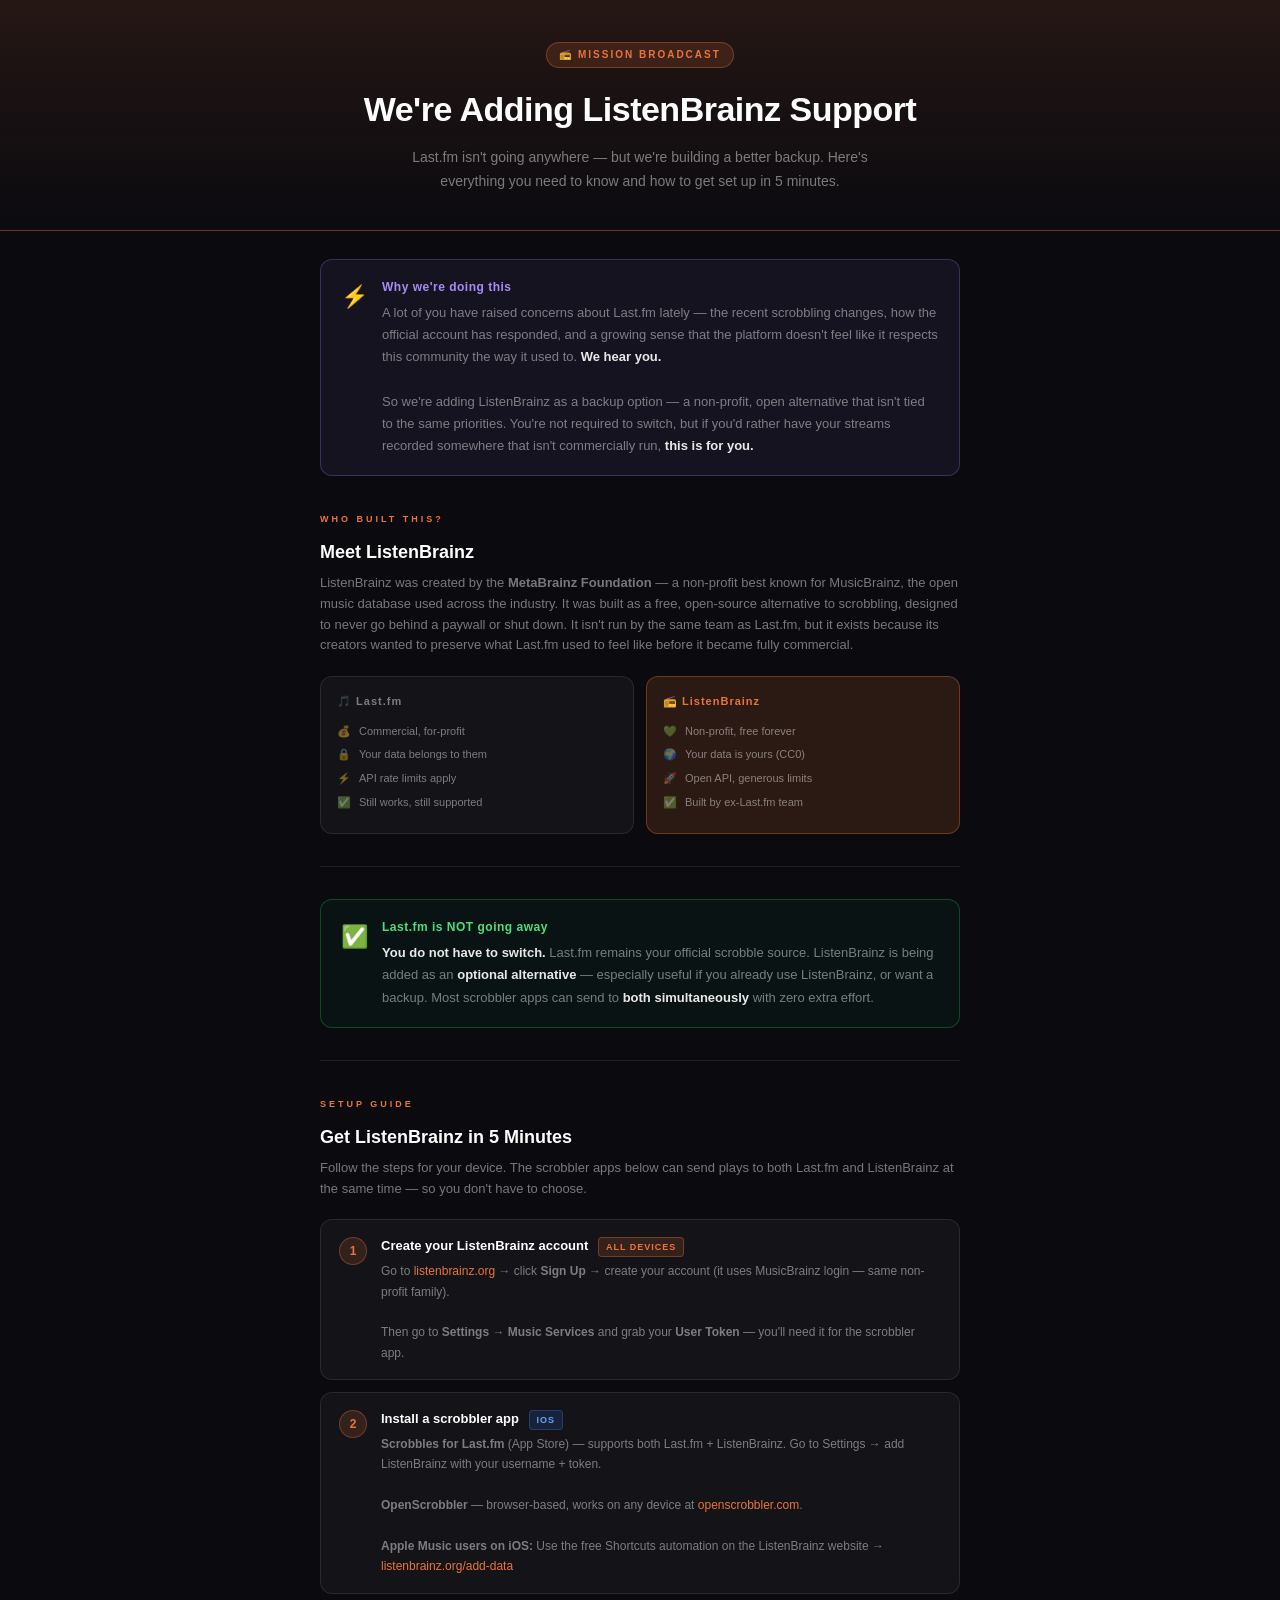
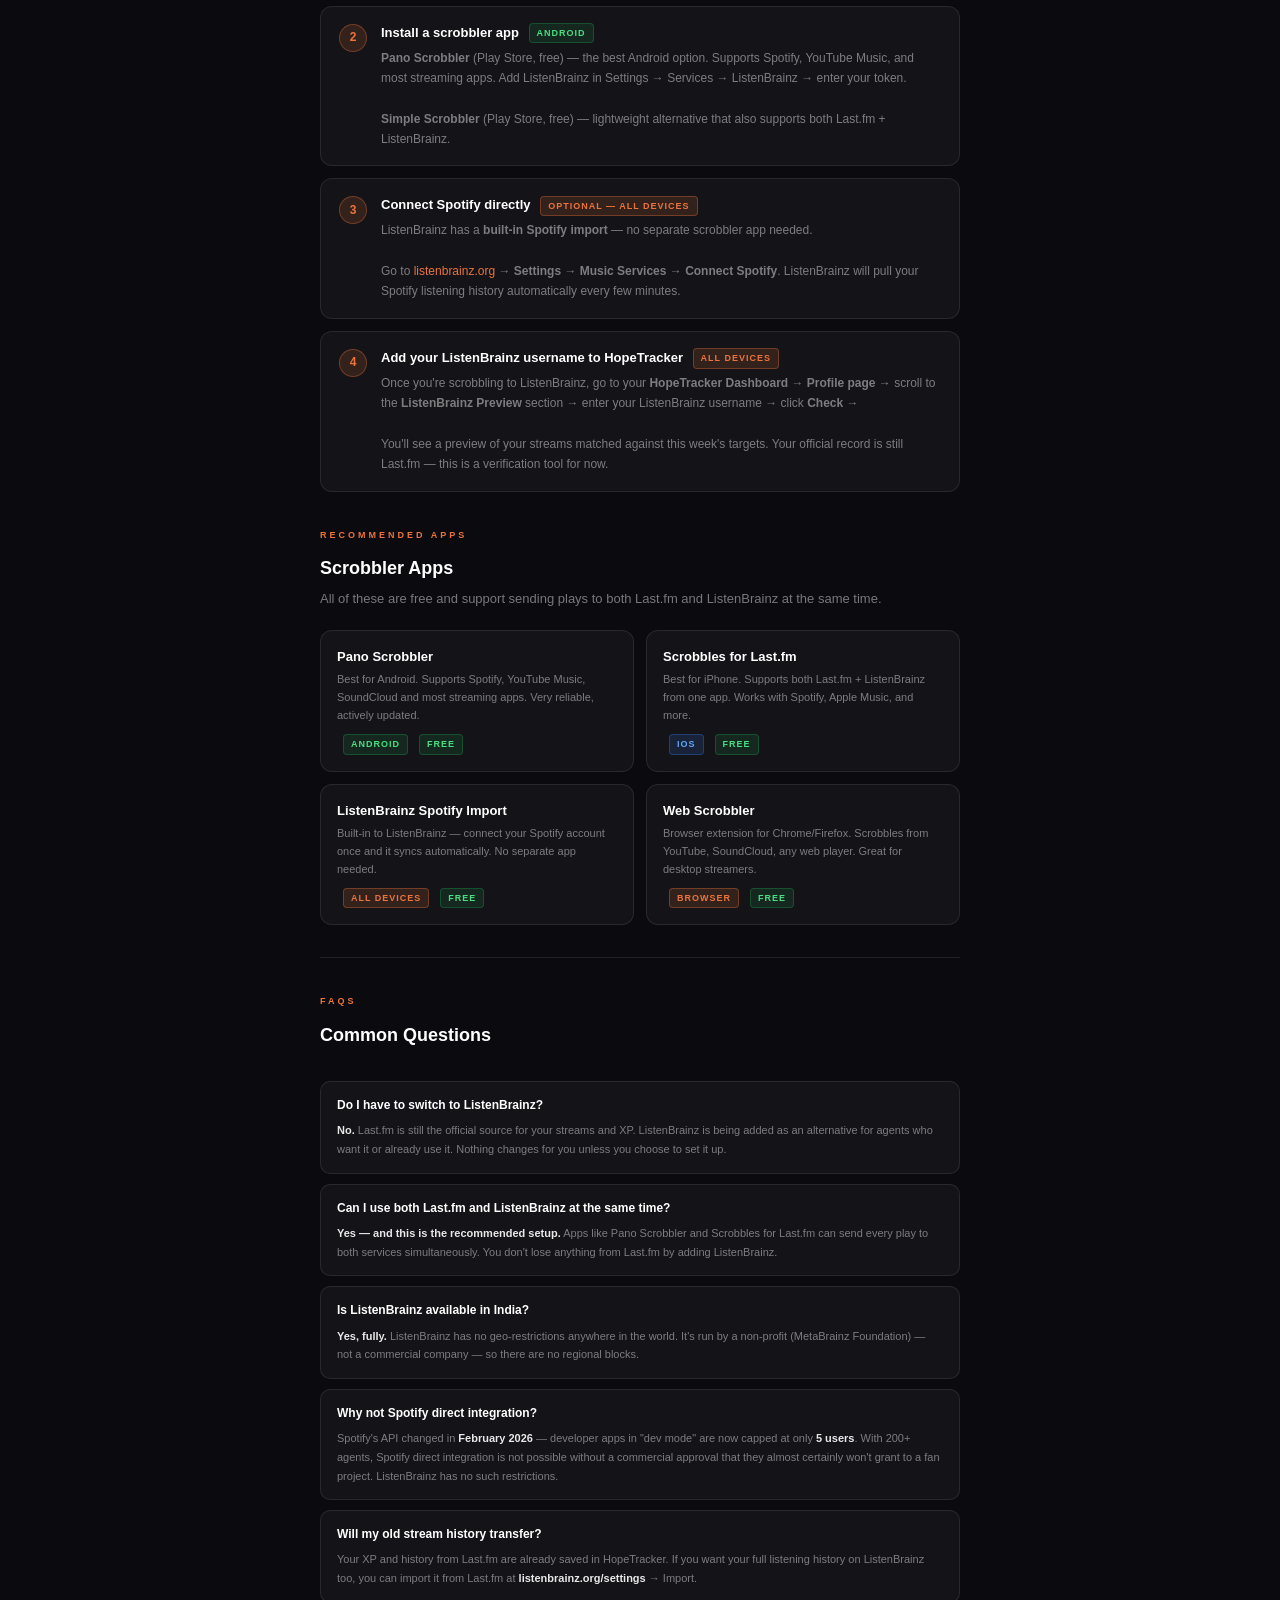
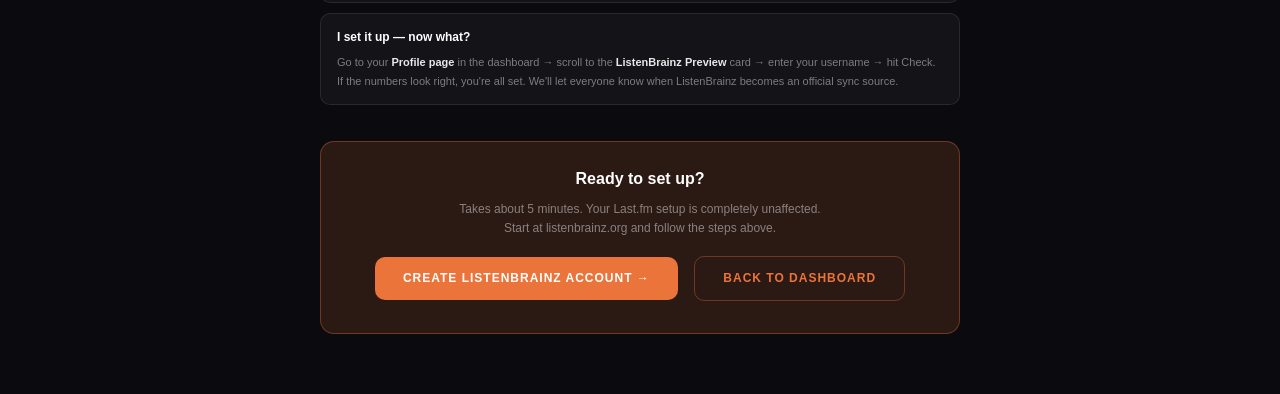
==== listenbrainz-guide.html @ a9155c46 "Add files via upload" ====
<!DOCTYPE html>
<html lang="en">
<head>
  <meta charset="UTF-8">
  <meta name="viewport" content="width=device-width, initial-scale=1.0">
  <title>ListenBrainz Setup Guide — Arirang Mission</title>
  <style>
    :root {
      --bg: #0a0a0f;
      --bg-card: rgba(255,255,255,0.04);
      --border: rgba(255,255,255,0.09);
      --text: #e8e8e8;
      --muted: rgba(255,255,255,0.45);
      --ghost: rgba(255,255,255,0.25);
      --lb: #eb743b;
      --lb-dim: rgba(235,116,59,0.15);
      --lb-border: rgba(235,116,59,0.35);
      --green: #22c55e;
      --red: #ef4444;
      --purple: #a78bfa;
    }
    * { margin: 0; padding: 0; box-sizing: border-box; }
    body {
      background: var(--bg);
      color: var(--text);
      font-family: -apple-system, BlinkMacSystemFont, 'Segoe UI', sans-serif;
      min-height: 100vh;
      padding: 0 0 60px;
      line-height: 1.6;
    }

    /* ── HEADER ── */
    .hero {
      background: linear-gradient(180deg, rgba(235,116,59,0.12) 0%, transparent 100%);
      border-bottom: 1px solid var(--lb-border);
      padding: 40px 20px 36px;
      text-align: center;
    }
    .hero-badge {
      display: inline-block;
      background: var(--lb-dim);
      border: 1px solid var(--lb-border);
      color: var(--lb);
      font-size: 10px;
      font-weight: 800;
      letter-spacing: 2px;
      padding: 4px 12px;
      border-radius: 20px;
      margin-bottom: 14px;
      text-transform: uppercase;
    }
    .hero h1 {
      font-size: clamp(22px, 5vw, 34px);
      font-weight: 900;
      color: #fff;
      margin-bottom: 10px;
      letter-spacing: -0.5px;
    }
    .hero p {
      font-size: 14px;
      color: var(--muted);
      max-width: 520px;
      margin: 0 auto;
      line-height: 1.7;
    }

    /* ── LAYOUT ── */
    .container { max-width: 680px; margin: 0 auto; padding: 0 20px; }

    /* ── NOTICE BOX ── */
    .notice {
      background: rgba(167,139,250,0.07);
      border: 1px solid rgba(167,139,250,0.25);
      border-radius: 12px;
      padding: 18px 20px;
      margin: 28px 0;
      display: flex;
      gap: 14px;
      align-items: flex-start;
    }
    .notice-icon { font-size: 22px; flex-shrink: 0; margin-top: 1px; }
    .notice-title { font-size: 12px; font-weight: 800; color: var(--purple); letter-spacing: 0.5px; margin-bottom: 5px; }
    .notice-body { font-size: 13px; color: var(--muted); line-height: 1.7; }
    .notice-body strong { color: var(--text); }

    /* ── SECTION HEADERS ── */
    .section-label {
      font-size: 9px;
      font-weight: 900;
      letter-spacing: 3px;
      color: var(--lb);
      text-transform: uppercase;
      margin: 36px 0 12px;
    }
    h2 {
      font-size: 18px;
      font-weight: 800;
      color: #fff;
      margin-bottom: 6px;
    }
    .section-sub {
      font-size: 13px;
      color: var(--muted);
      margin-bottom: 20px;
    }

    /* ── STEP CARDS ── */
    .steps { display: flex; flex-direction: column; gap: 12px; }
    .step {
      background: var(--bg-card);
      border: 1px solid var(--border);
      border-radius: 12px;
      padding: 16px 18px;
      display: flex;
      gap: 14px;
      align-items: flex-start;
    }
    .step-num {
      width: 28px; height: 28px; border-radius: 50%;
      background: var(--lb-dim); border: 1px solid var(--lb-border);
      color: var(--lb); font-size: 12px; font-weight: 900;
      display: flex; align-items: center; justify-content: center;
      flex-shrink: 0; margin-top: 1px;
    }
    .step-title { font-size: 13px; font-weight: 700; color: #fff; margin-bottom: 4px; }
    .step-body { font-size: 12px; color: var(--muted); line-height: 1.7; }
    .step-body a { color: var(--lb); text-decoration: none; }
    .step-body a:hover { text-decoration: underline; }
    .step-body code {
      background: rgba(255,255,255,0.07);
      border: 1px solid rgba(255,255,255,0.1);
      border-radius: 4px;
      padding: 1px 6px;
      font-size: 11px;
      color: #fff;
      font-family: monospace;
    }
    .step-tag {
      display: inline-block;
      font-size: 9px; font-weight: 800; letter-spacing: 1px;
      padding: 2px 7px; border-radius: 4px; margin-left: 6px;
      vertical-align: middle; text-transform: uppercase;
    }
    .tag-ios { background: rgba(59,130,246,0.15); color: #60a5fa; border: 1px solid rgba(59,130,246,0.3); }
    .tag-android { background: rgba(34,197,94,0.12); color: #4ade80; border: 1px solid rgba(34,197,94,0.25); }
    .tag-all { background: rgba(235,116,59,0.15); color: var(--lb); border: 1px solid var(--lb-border); }
    .tag-free { background: rgba(34,197,94,0.12); color: #4ade80; border: 1px solid rgba(34,197,94,0.25); }

    /* ── APP CARDS ── */
    .app-grid { display: grid; grid-template-columns: repeat(auto-fill, minmax(280px, 1fr)); gap: 12px; }
    .app-card {
      background: var(--bg-card);
      border: 1px solid var(--border);
      border-radius: 12px;
      padding: 16px;
    }
    .app-name { font-size: 13px; font-weight: 800; color: #fff; margin-bottom: 4px; }
    .app-desc { font-size: 11px; color: var(--muted); line-height: 1.6; margin-bottom: 10px; }
    .app-tags { display: flex; flex-wrap: wrap; gap: 5px; }

    /* ── WHY SECTION ── */
    .compare-grid { display: grid; grid-template-columns: 1fr 1fr; gap: 12px; }
    .compare-card {
      background: var(--bg-card);
      border: 1px solid var(--border);
      border-radius: 12px;
      padding: 16px;
    }
    .compare-card.lb { border-color: var(--lb-border); background: var(--lb-dim); }
    .compare-title { font-size: 11px; font-weight: 900; letter-spacing: 1px; margin-bottom: 12px; }
    .compare-row { display: flex; gap: 8px; font-size: 11px; color: var(--muted); margin-bottom: 6px; align-items: flex-start; }
    .compare-row .icon { flex-shrink: 0; }

    /* ── FAQ ── */
    .faq { display: flex; flex-direction: column; gap: 10px; }
    .faq-item {
      background: var(--bg-card);
      border: 1px solid var(--border);
      border-radius: 10px;
      padding: 14px 16px;
    }
    .faq-q { font-size: 12px; font-weight: 700; color: #fff; margin-bottom: 6px; }
    .faq-a { font-size: 11px; color: var(--muted); line-height: 1.7; }
    .faq-a strong { color: var(--text); }

    /* ── CTA ── */
    .cta-box {
      background: var(--lb-dim);
      border: 1px solid var(--lb-border);
      border-radius: 14px;
      padding: 24px 20px;
      text-align: center;
      margin-top: 36px;
    }
    .cta-title { font-size: 16px; font-weight: 900; color: #fff; margin-bottom: 8px; }
    .cta-sub { font-size: 12px; color: var(--muted); margin-bottom: 18px; line-height: 1.6; }
    .cta-btn {
      display: inline-block;
      background: var(--lb);
      color: #fff;
      font-size: 12px;
      font-weight: 900;
      letter-spacing: 1px;
      text-decoration: none;
      padding: 12px 28px;
      border-radius: 10px;
      text-transform: uppercase;
      margin: 0 6px 8px;
    }
    .cta-btn.secondary {
      background: transparent;
      border: 1px solid var(--lb-border);
      color: var(--lb);
    }

    /* ── DIVIDER ── */
    .divider { height: 1px; background: var(--border); margin: 32px 0; }

    @media (max-width: 480px) {
      .compare-grid { grid-template-columns: 1fr; }
    }
  </style>
</head>
<body>

  <!-- HERO -->
  <div class="hero">
    <div class="hero-badge">📻 Mission Broadcast</div>
    <h1>We're Adding ListenBrainz Support</h1>
    <p>Last.fm isn't going anywhere — but we're building a better backup. Here's everything you need to know and how to get set up in 5 minutes.</p>
  </div>

  <div class="container">

    <!-- WHY NOTICE -->
    <div class="notice">
      <div class="notice-icon">⚡</div>
      <div>
        <div class="notice-title">Why we're doing this</div>
        <div class="notice-body">
          A lot of you have raised concerns about Last.fm lately — the recent scrobbling changes, how the official account has responded, and a growing sense that the platform doesn't feel like it respects this community the way it used to. <strong>We hear you.</strong><br><br>
          So we're adding ListenBrainz as a backup option — a non-profit, open alternative that isn't tied to the same priorities. You're not required to switch, but if you'd rather have your streams recorded somewhere that isn't commercially run, <strong>this is for you.</strong>
        </div>
      </div>
    </div>

    <!-- WHAT IS LB -->
    <div class="section-label">Who built this?</div>
    <h2>Meet ListenBrainz</h2>
    <p class="section-sub">ListenBrainz was created by the <strong>MetaBrainz Foundation</strong> — a non-profit best known for MusicBrainz, the open music database used across the industry. It was built as a free, open-source alternative to scrobbling, designed to never go behind a paywall or shut down. It isn't run by the same team as Last.fm, but it exists because its creators wanted to preserve what Last.fm used to feel like before it became fully commercial.</p>

    <div class="compare-grid">
      <div class="compare-card">
        <div class="compare-title" style="color:var(--muted);">🎵 Last.fm</div>
        <div class="compare-row"><span class="icon">💰</span> Commercial, for-profit</div>
        <div class="compare-row"><span class="icon">🔒</span> Your data belongs to them</div>
        <div class="compare-row"><span class="icon">⚡</span> API rate limits apply</div>
        <div class="compare-row"><span class="icon">✅</span> Still works, still supported</div>
      </div>
      <div class="compare-card lb">
        <div class="compare-title" style="color:var(--lb);">📻 ListenBrainz</div>
        <div class="compare-row"><span class="icon">💚</span> Non-profit, free forever</div>
        <div class="compare-row"><span class="icon">🌍</span> Your data is yours (CC0)</div>
        <div class="compare-row"><span class="icon">🚀</span> Open API, generous limits</div>
        <div class="compare-row"><span class="icon">✅</span> Built by ex-Last.fm team</div>
      </div>
    </div>

    <div class="divider"></div>

    <!-- IMPORTANT NOTE -->
    <div class="notice" style="border-color:rgba(34,197,94,0.3); background:rgba(34,197,94,0.05);">
      <div class="notice-icon">✅</div>
      <div>
        <div class="notice-title" style="color:#4ade80;">Last.fm is NOT going away</div>
        <div class="notice-body">
          <strong>You do not have to switch.</strong> Last.fm remains your official scrobble source. ListenBrainz is being added as an <strong>optional alternative</strong> — especially useful if you already use ListenBrainz, or want a backup. Most scrobbler apps can send to <strong>both simultaneously</strong> with zero extra effort.
        </div>
      </div>
    </div>

    <div class="divider"></div>

    <!-- SETUP GUIDE -->
    <div class="section-label">Setup Guide</div>
    <h2>Get ListenBrainz in 5 Minutes</h2>
    <p class="section-sub">Follow the steps for your device. The scrobbler apps below can send plays to both Last.fm and ListenBrainz at the same time — so you don't have to choose.</p>

    <!-- STEP 1 -->
    <div class="steps" style="margin-bottom:28px;">
      <div class="step">
        <div class="step-num">1</div>
        <div>
          <div class="step-title">Create your ListenBrainz account <span class="step-tag tag-all">All devices</span></div>
          <div class="step-body">
            Go to <a href="https://listenbrainz.org" target="_blank" rel="noopener">listenbrainz.org</a> → click <strong>Sign Up</strong> → create your account (it uses MusicBrainz login — same non-profit family).<br><br>
            Then go to <strong>Settings → Music Services</strong> and grab your <strong>User Token</strong> — you'll need it for the scrobbler app.
          </div>
        </div>
      </div>

      <div class="step">
        <div class="step-num">2</div>
        <div>
          <div class="step-title">Install a scrobbler app <span class="step-tag tag-ios">iOS</span></div>
          <div class="step-body">
            <strong>Scrobbles for Last.fm</strong> (App Store) — supports both Last.fm + ListenBrainz. Go to Settings → add ListenBrainz with your username + token.<br><br>
            <strong>OpenScrobbler</strong> — browser-based, works on any device at <a href="https://openscrobbler.com" target="_blank" rel="noopener">openscrobbler.com</a>.<br><br>
            <strong>Apple Music users on iOS:</strong> Use the free Shortcuts automation on the ListenBrainz website → <a href="https://listenbrainz.org/add-data/" target="_blank" rel="noopener">listenbrainz.org/add-data</a>
          </div>
        </div>
      </div>

      <div class="step">
        <div class="step-num">2</div>
        <div>
          <div class="step-title">Install a scrobbler app <span class="step-tag tag-android">Android</span></div>
          <div class="step-body">
            <strong>Pano Scrobbler</strong> (Play Store, free) — the best Android option. Supports Spotify, YouTube Music, and most streaming apps. Add ListenBrainz in Settings → Services → ListenBrainz → enter your token.<br><br>
            <strong>Simple Scrobbler</strong> (Play Store, free) — lightweight alternative that also supports both Last.fm + ListenBrainz.
          </div>
        </div>
      </div>

      <div class="step">
        <div class="step-num">3</div>
        <div>
          <div class="step-title">Connect Spotify directly <span class="step-tag tag-all">Optional — All devices</span></div>
          <div class="step-body">
            ListenBrainz has a <strong>built-in Spotify import</strong> — no separate scrobbler app needed.<br><br>
            Go to <a href="https://listenbrainz.org" target="_blank" rel="noopener">listenbrainz.org</a> → <strong>Settings → Music Services → Connect Spotify</strong>. ListenBrainz will pull your Spotify listening history automatically every few minutes.
          </div>
        </div>
      </div>

      <div class="step">
        <div class="step-num">4</div>
        <div>
          <div class="step-title">Add your ListenBrainz username to HopeTracker <span class="step-tag tag-all">All devices</span></div>
          <div class="step-body">
            Once you're scrobbling to ListenBrainz, go to your <strong>HopeTracker Dashboard → Profile page</strong> → scroll to the <strong>ListenBrainz Preview</strong> section → enter your ListenBrainz username → click <strong>Check →</strong><br><br>
            You'll see a preview of your streams matched against this week's targets. Your official record is still Last.fm — this is a verification tool for now.
          </div>
        </div>
      </div>
    </div>

    <!-- APP RECOMMENDATIONS -->
    <div class="section-label">Recommended Apps</div>
    <h2>Scrobbler Apps</h2>
    <p class="section-sub">All of these are free and support sending plays to both Last.fm and ListenBrainz at the same time.</p>

    <div class="app-grid">
      <div class="app-card">
        <div class="app-name">Pano Scrobbler</div>
        <div class="app-desc">Best for Android. Supports Spotify, YouTube Music, SoundCloud and most streaming apps. Very reliable, actively updated.</div>
        <div class="app-tags">
          <span class="step-tag tag-android">Android</span>
          <span class="step-tag tag-free">Free</span>
        </div>
      </div>
      <div class="app-card">
        <div class="app-name">Scrobbles for Last.fm</div>
        <div class="app-desc">Best for iPhone. Supports both Last.fm + ListenBrainz from one app. Works with Spotify, Apple Music, and more.</div>
        <div class="app-tags">
          <span class="step-tag tag-ios">iOS</span>
          <span class="step-tag tag-free">Free</span>
        </div>
      </div>
      <div class="app-card">
        <div class="app-name">ListenBrainz Spotify Import</div>
        <div class="app-desc">Built-in to ListenBrainz — connect your Spotify account once and it syncs automatically. No separate app needed.</div>
        <div class="app-tags">
          <span class="step-tag tag-all">All devices</span>
          <span class="step-tag tag-free">Free</span>
        </div>
      </div>
      <div class="app-card">
        <div class="app-name">Web Scrobbler</div>
        <div class="app-desc">Browser extension for Chrome/Firefox. Scrobbles from YouTube, SoundCloud, any web player. Great for desktop streamers.</div>
        <div class="app-tags">
          <span class="step-tag tag-all">Browser</span>
          <span class="step-tag tag-free">Free</span>
        </div>
      </div>
    </div>

    <div class="divider"></div>

    <!-- FAQ -->
    <div class="section-label">FAQs</div>
    <h2>Common Questions</h2>
    <br>
    <div class="faq">
      <div class="faq-item">
        <div class="faq-q">Do I have to switch to ListenBrainz?</div>
        <div class="faq-a"><strong>No.</strong> Last.fm is still the official source for your streams and XP. ListenBrainz is being added as an alternative for agents who want it or already use it. Nothing changes for you unless you choose to set it up.</div>
      </div>
      <div class="faq-item">
        <div class="faq-q">Can I use both Last.fm and ListenBrainz at the same time?</div>
        <div class="faq-a"><strong>Yes — and this is the recommended setup.</strong> Apps like Pano Scrobbler and Scrobbles for Last.fm can send every play to both services simultaneously. You don't lose anything from Last.fm by adding ListenBrainz.</div>
      </div>
      <div class="faq-item">
        <div class="faq-q">Is ListenBrainz available in India?</div>
        <div class="faq-a"><strong>Yes, fully.</strong> ListenBrainz has no geo-restrictions anywhere in the world. It's run by a non-profit (MetaBrainz Foundation) — not a commercial company — so there are no regional blocks.</div>
      </div>
      <div class="faq-item">
        <div class="faq-q">Why not Spotify direct integration?</div>
        <div class="faq-a">Spotify's API changed in <strong>February 2026</strong> — developer apps in "dev mode" are now capped at only <strong>5 users</strong>. With 200+ agents, Spotify direct integration is not possible without a commercial approval that they almost certainly won't grant to a fan project. ListenBrainz has no such restrictions.</div>
      </div>
      <div class="faq-item">
        <div class="faq-q">Will my old stream history transfer?</div>
        <div class="faq-a">Your XP and history from Last.fm are already saved in HopeTracker. If you want your full listening history on ListenBrainz too, you can import it from Last.fm at <strong>listenbrainz.org/settings</strong> → Import.</div>
      </div>
      <div class="faq-item">
        <div class="faq-q">I set it up — now what?</div>
        <div class="faq-a">Go to your <strong>Profile page</strong> in the dashboard → scroll to the <strong>ListenBrainz Preview</strong> card → enter your username → hit Check. If the numbers look right, you're all set. We'll let everyone know when ListenBrainz becomes an official sync source.</div>
      </div>
    </div>

    <!-- CTA -->
    <div class="cta-box">
      <div class="cta-title">Ready to set up?</div>
      <div class="cta-sub">Takes about 5 minutes. Your Last.fm setup is completely unaffected.<br>Start at listenbrainz.org and follow the steps above.</div>
      <a href="https://listenbrainz.org" target="_blank" rel="noopener" class="cta-btn">Create ListenBrainz Account →</a>
      <a href="dashboard.html" class="cta-btn secondary">Back to Dashboard</a>
    </div>

  </div>

</body>
</html>
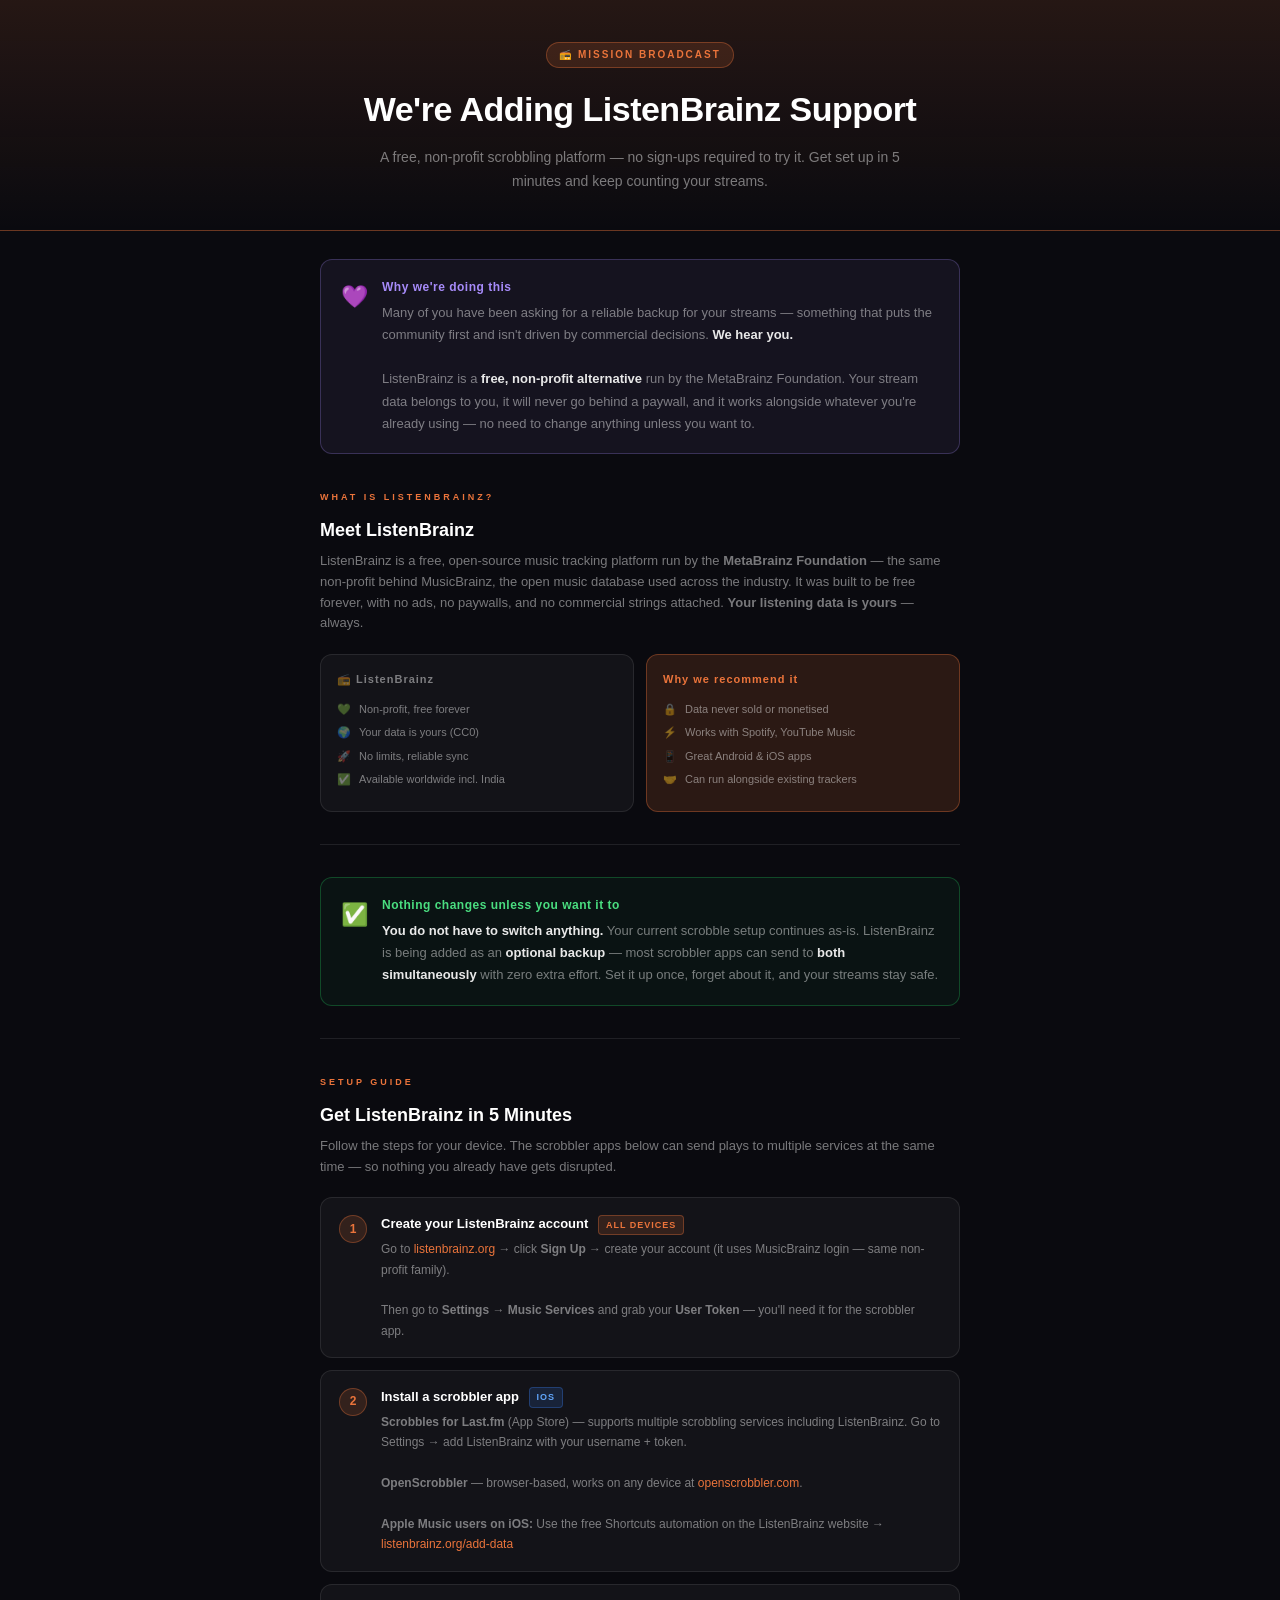
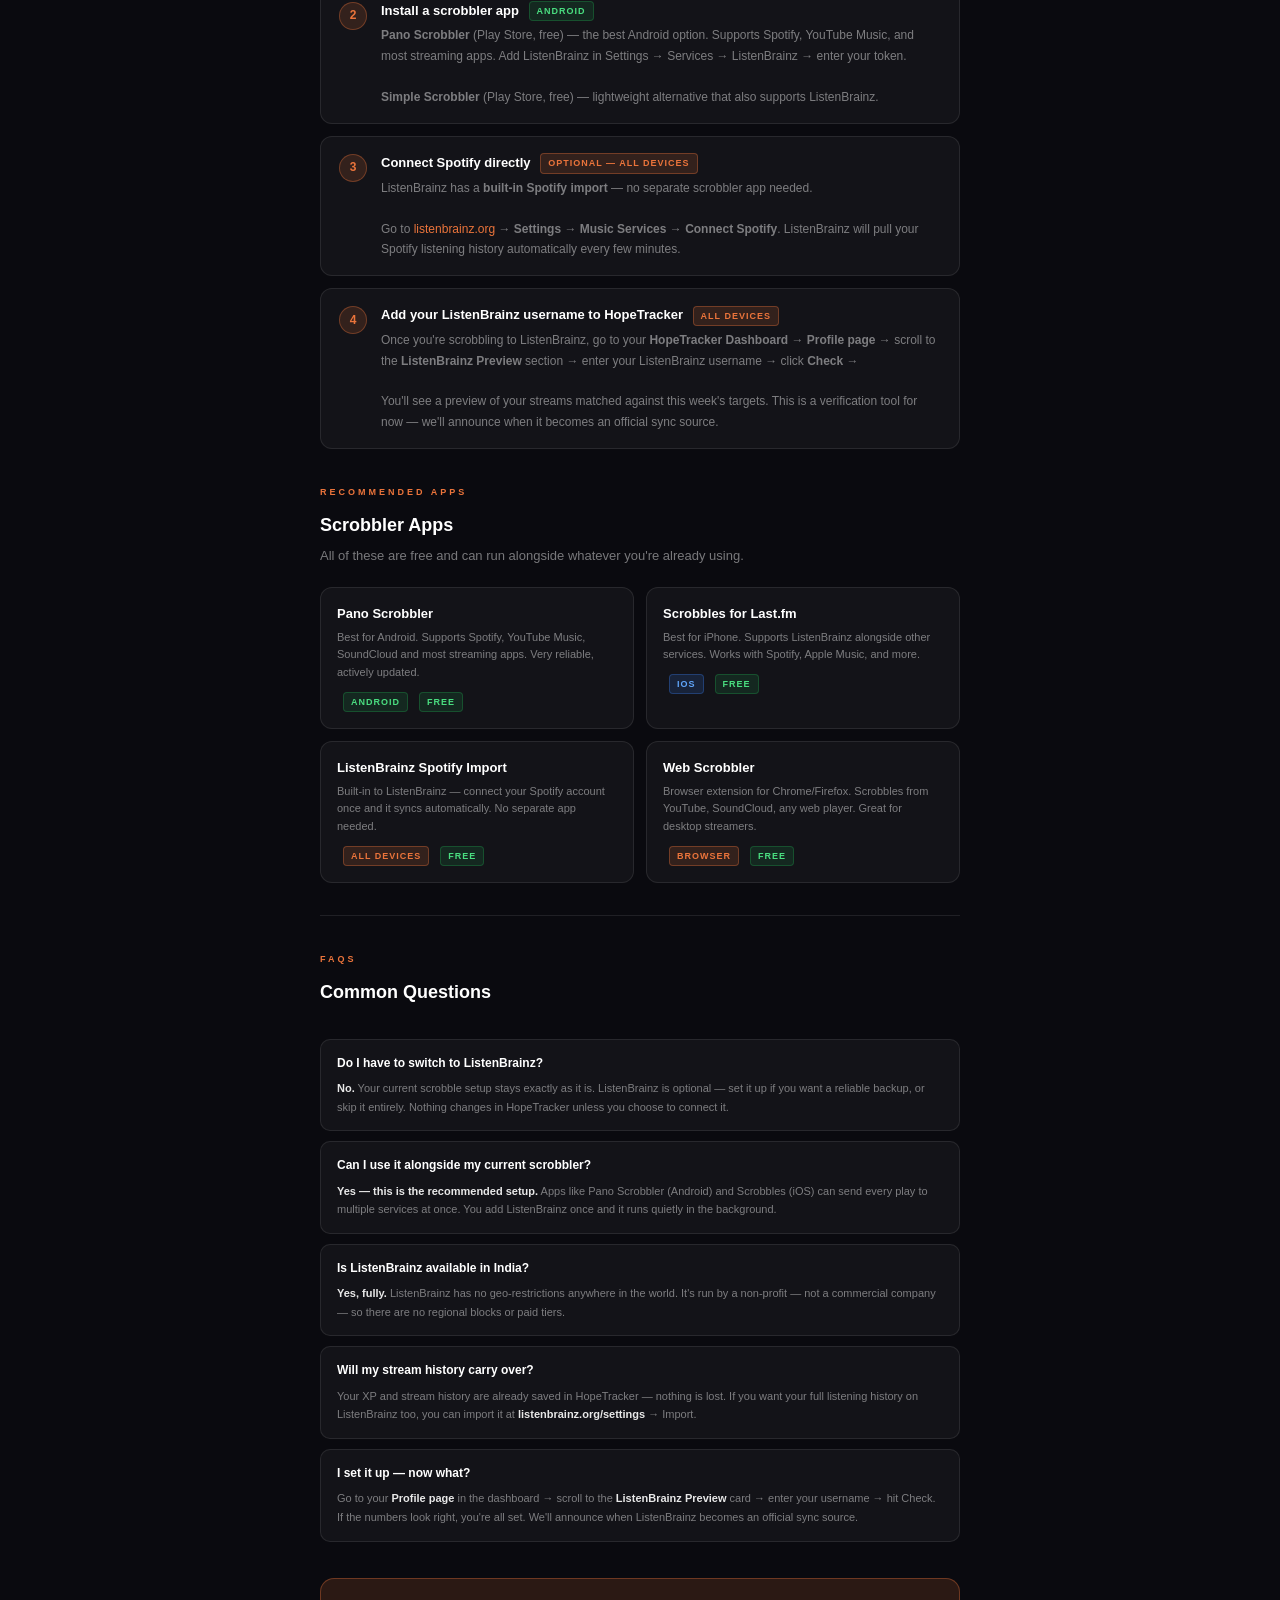
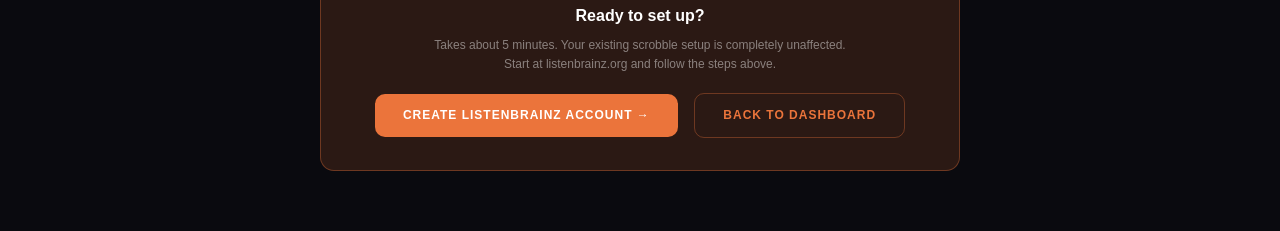
==== commit 27b05c9b: "Add files via upload" ====
--- a/listenbrainz-guide.html
+++ b/listenbrainz-guide.html
@@ -227,42 +227,42 @@
   <div class="hero">
     <div class="hero-badge">📻 Mission Broadcast</div>
     <h1>We're Adding ListenBrainz Support</h1>
-    <p>Last.fm isn't going anywhere — but we're building a better backup. Here's everything you need to know and how to get set up in 5 minutes.</p>
+    <p>A free, non-profit scrobbling platform — no sign-ups required to try it. Get set up in 5 minutes and keep counting your streams.</p>
   </div>
 
   <div class="container">
 
     <!-- WHY NOTICE -->
     <div class="notice">
-      <div class="notice-icon">⚡</div>
+      <div class="notice-icon">💜</div>
       <div>
         <div class="notice-title">Why we're doing this</div>
         <div class="notice-body">
-          A lot of you have raised concerns about Last.fm lately — the recent scrobbling changes, how the official account has responded, and a growing sense that the platform doesn't feel like it respects this community the way it used to. <strong>We hear you.</strong><br><br>
-          So we're adding ListenBrainz as a backup option — a non-profit, open alternative that isn't tied to the same priorities. You're not required to switch, but if you'd rather have your streams recorded somewhere that isn't commercially run, <strong>this is for you.</strong>
+          Many of you have been asking for a reliable backup for your streams — something that puts the community first and isn't driven by commercial decisions. <strong>We hear you.</strong><br><br>
+          ListenBrainz is a <strong>free, non-profit alternative</strong> run by the MetaBrainz Foundation. Your stream data belongs to you, it will never go behind a paywall, and it works alongside whatever you're already using — no need to change anything unless you want to.
         </div>
       </div>
     </div>
 
     <!-- WHAT IS LB -->
-    <div class="section-label">Who built this?</div>
+    <div class="section-label">What is ListenBrainz?</div>
     <h2>Meet ListenBrainz</h2>
-    <p class="section-sub">ListenBrainz was created by the <strong>MetaBrainz Foundation</strong> — a non-profit best known for MusicBrainz, the open music database used across the industry. It was built as a free, open-source alternative to scrobbling, designed to never go behind a paywall or shut down. It isn't run by the same team as Last.fm, but it exists because its creators wanted to preserve what Last.fm used to feel like before it became fully commercial.</p>
+    <p class="section-sub">ListenBrainz is a free, open-source music tracking platform run by the <strong>MetaBrainz Foundation</strong> — the same non-profit behind MusicBrainz, the open music database used across the industry. It was built to be free forever, with no ads, no paywalls, and no commercial strings attached. <strong>Your listening data is yours</strong> — always.</p>
 
     <div class="compare-grid">
       <div class="compare-card">
-        <div class="compare-title" style="color:var(--muted);">🎵 Last.fm</div>
-        <div class="compare-row"><span class="icon">💰</span> Commercial, for-profit</div>
-        <div class="compare-row"><span class="icon">🔒</span> Your data belongs to them</div>
-        <div class="compare-row"><span class="icon">⚡</span> API rate limits apply</div>
-        <div class="compare-row"><span class="icon">✅</span> Still works, still supported</div>
-      </div>
-      <div class="compare-card lb">
-        <div class="compare-title" style="color:var(--lb);">📻 ListenBrainz</div>
+        <div class="compare-title" style="color:var(--muted);">📻 ListenBrainz</div>
         <div class="compare-row"><span class="icon">💚</span> Non-profit, free forever</div>
         <div class="compare-row"><span class="icon">🌍</span> Your data is yours (CC0)</div>
-        <div class="compare-row"><span class="icon">🚀</span> Open API, generous limits</div>
-        <div class="compare-row"><span class="icon">✅</span> Built by ex-Last.fm team</div>
+        <div class="compare-row"><span class="icon">🚀</span> No limits, reliable sync</div>
+        <div class="compare-row"><span class="icon">✅</span> Available worldwide incl. India</div>
+      </div>
+      <div class="compare-card lb">
+        <div class="compare-title" style="color:var(--lb);">Why we recommend it</div>
+        <div class="compare-row"><span class="icon">🔒</span> Data never sold or monetised</div>
+        <div class="compare-row"><span class="icon">⚡</span> Works with Spotify, YouTube Music</div>
+        <div class="compare-row"><span class="icon">📱</span> Great Android & iOS apps</div>
+        <div class="compare-row"><span class="icon">🤝</span> Can run alongside existing trackers</div>
       </div>
     </div>
 
@@ -272,9 +272,9 @@
     <div class="notice" style="border-color:rgba(34,197,94,0.3); background:rgba(34,197,94,0.05);">
       <div class="notice-icon">✅</div>
       <div>
-        <div class="notice-title" style="color:#4ade80;">Last.fm is NOT going away</div>
+        <div class="notice-title" style="color:#4ade80;">Nothing changes unless you want it to</div>
         <div class="notice-body">
-          <strong>You do not have to switch.</strong> Last.fm remains your official scrobble source. ListenBrainz is being added as an <strong>optional alternative</strong> — especially useful if you already use ListenBrainz, or want a backup. Most scrobbler apps can send to <strong>both simultaneously</strong> with zero extra effort.
+          <strong>You do not have to switch anything.</strong> Your current scrobble setup continues as-is. ListenBrainz is being added as an <strong>optional backup</strong> — most scrobbler apps can send to <strong>both simultaneously</strong> with zero extra effort. Set it up once, forget about it, and your streams stay safe.
         </div>
       </div>
     </div>
@@ -284,7 +284,7 @@
     <!-- SETUP GUIDE -->
     <div class="section-label">Setup Guide</div>
     <h2>Get ListenBrainz in 5 Minutes</h2>
-    <p class="section-sub">Follow the steps for your device. The scrobbler apps below can send plays to both Last.fm and ListenBrainz at the same time — so you don't have to choose.</p>
+    <p class="section-sub">Follow the steps for your device. The scrobbler apps below can send plays to multiple services at the same time — so nothing you already have gets disrupted.</p>
 
     <!-- STEP 1 -->
     <div class="steps" style="margin-bottom:28px;">
@@ -304,7 +304,7 @@
         <div>
           <div class="step-title">Install a scrobbler app <span class="step-tag tag-ios">iOS</span></div>
           <div class="step-body">
-            <strong>Scrobbles for Last.fm</strong> (App Store) — supports both Last.fm + ListenBrainz. Go to Settings → add ListenBrainz with your username + token.<br><br>
+            <strong>Scrobbles for Last.fm</strong> (App Store) — supports multiple scrobbling services including ListenBrainz. Go to Settings → add ListenBrainz with your username + token.<br><br>
             <strong>OpenScrobbler</strong> — browser-based, works on any device at <a href="https://openscrobbler.com" target="_blank" rel="noopener">openscrobbler.com</a>.<br><br>
             <strong>Apple Music users on iOS:</strong> Use the free Shortcuts automation on the ListenBrainz website → <a href="https://listenbrainz.org/add-data/" target="_blank" rel="noopener">listenbrainz.org/add-data</a>
           </div>
@@ -317,7 +317,7 @@
           <div class="step-title">Install a scrobbler app <span class="step-tag tag-android">Android</span></div>
           <div class="step-body">
             <strong>Pano Scrobbler</strong> (Play Store, free) — the best Android option. Supports Spotify, YouTube Music, and most streaming apps. Add ListenBrainz in Settings → Services → ListenBrainz → enter your token.<br><br>
-            <strong>Simple Scrobbler</strong> (Play Store, free) — lightweight alternative that also supports both Last.fm + ListenBrainz.
+            <strong>Simple Scrobbler</strong> (Play Store, free) — lightweight alternative that also supports ListenBrainz.
           </div>
         </div>
       </div>
@@ -339,7 +339,7 @@
           <div class="step-title">Add your ListenBrainz username to HopeTracker <span class="step-tag tag-all">All devices</span></div>
           <div class="step-body">
             Once you're scrobbling to ListenBrainz, go to your <strong>HopeTracker Dashboard → Profile page</strong> → scroll to the <strong>ListenBrainz Preview</strong> section → enter your ListenBrainz username → click <strong>Check →</strong><br><br>
-            You'll see a preview of your streams matched against this week's targets. Your official record is still Last.fm — this is a verification tool for now.
+            You'll see a preview of your streams matched against this week's targets. This is a verification tool for now — we'll announce when it becomes an official sync source.
           </div>
         </div>
       </div>
@@ -348,7 +348,7 @@
     <!-- APP RECOMMENDATIONS -->
     <div class="section-label">Recommended Apps</div>
     <h2>Scrobbler Apps</h2>
-    <p class="section-sub">All of these are free and support sending plays to both Last.fm and ListenBrainz at the same time.</p>
+    <p class="section-sub">All of these are free and can run alongside whatever you're already using.</p>
 
     <div class="app-grid">
       <div class="app-card">
@@ -361,7 +361,7 @@
       </div>
       <div class="app-card">
         <div class="app-name">Scrobbles for Last.fm</div>
-        <div class="app-desc">Best for iPhone. Supports both Last.fm + ListenBrainz from one app. Works with Spotify, Apple Music, and more.</div>
+        <div class="app-desc">Best for iPhone. Supports ListenBrainz alongside other services. Works with Spotify, Apple Music, and more.</div>
         <div class="app-tags">
           <span class="step-tag tag-ios">iOS</span>
           <span class="step-tag tag-free">Free</span>
@@ -394,34 +394,30 @@
     <div class="faq">
       <div class="faq-item">
         <div class="faq-q">Do I have to switch to ListenBrainz?</div>
-        <div class="faq-a"><strong>No.</strong> Last.fm is still the official source for your streams and XP. ListenBrainz is being added as an alternative for agents who want it or already use it. Nothing changes for you unless you choose to set it up.</div>
+        <div class="faq-a"><strong>No.</strong> Your current scrobble setup stays exactly as it is. ListenBrainz is optional — set it up if you want a reliable backup, or skip it entirely. Nothing changes in HopeTracker unless you choose to connect it.</div>
       </div>
       <div class="faq-item">
-        <div class="faq-q">Can I use both Last.fm and ListenBrainz at the same time?</div>
-        <div class="faq-a"><strong>Yes — and this is the recommended setup.</strong> Apps like Pano Scrobbler and Scrobbles for Last.fm can send every play to both services simultaneously. You don't lose anything from Last.fm by adding ListenBrainz.</div>
+        <div class="faq-q">Can I use it alongside my current scrobbler?</div>
+        <div class="faq-a"><strong>Yes — this is the recommended setup.</strong> Apps like Pano Scrobbler (Android) and Scrobbles (iOS) can send every play to multiple services at once. You add ListenBrainz once and it runs quietly in the background.</div>
       </div>
       <div class="faq-item">
         <div class="faq-q">Is ListenBrainz available in India?</div>
-        <div class="faq-a"><strong>Yes, fully.</strong> ListenBrainz has no geo-restrictions anywhere in the world. It's run by a non-profit (MetaBrainz Foundation) — not a commercial company — so there are no regional blocks.</div>
+        <div class="faq-a"><strong>Yes, fully.</strong> ListenBrainz has no geo-restrictions anywhere in the world. It's run by a non-profit — not a commercial company — so there are no regional blocks or paid tiers.</div>
       </div>
       <div class="faq-item">
-        <div class="faq-q">Why not Spotify direct integration?</div>
-        <div class="faq-a">Spotify's API changed in <strong>February 2026</strong> — developer apps in "dev mode" are now capped at only <strong>5 users</strong>. With 200+ agents, Spotify direct integration is not possible without a commercial approval that they almost certainly won't grant to a fan project. ListenBrainz has no such restrictions.</div>
-      </div>
-      <div class="faq-item">
-        <div class="faq-q">Will my old stream history transfer?</div>
-        <div class="faq-a">Your XP and history from Last.fm are already saved in HopeTracker. If you want your full listening history on ListenBrainz too, you can import it from Last.fm at <strong>listenbrainz.org/settings</strong> → Import.</div>
+        <div class="faq-q">Will my stream history carry over?</div>
+        <div class="faq-a">Your XP and stream history are already saved in HopeTracker — nothing is lost. If you want your full listening history on ListenBrainz too, you can import it at <strong>listenbrainz.org/settings</strong> → Import.</div>
       </div>
       <div class="faq-item">
         <div class="faq-q">I set it up — now what?</div>
-        <div class="faq-a">Go to your <strong>Profile page</strong> in the dashboard → scroll to the <strong>ListenBrainz Preview</strong> card → enter your username → hit Check. If the numbers look right, you're all set. We'll let everyone know when ListenBrainz becomes an official sync source.</div>
+        <div class="faq-a">Go to your <strong>Profile page</strong> in the dashboard → scroll to the <strong>ListenBrainz Preview</strong> card → enter your username → hit Check. If the numbers look right, you're all set. We'll announce when ListenBrainz becomes an official sync source.</div>
       </div>
     </div>
 
     <!-- CTA -->
     <div class="cta-box">
       <div class="cta-title">Ready to set up?</div>
-      <div class="cta-sub">Takes about 5 minutes. Your Last.fm setup is completely unaffected.<br>Start at listenbrainz.org and follow the steps above.</div>
+      <div class="cta-sub">Takes about 5 minutes. Your existing scrobble setup is completely unaffected.<br>Start at listenbrainz.org and follow the steps above.</div>
       <a href="https://listenbrainz.org" target="_blank" rel="noopener" class="cta-btn">Create ListenBrainz Account →</a>
       <a href="dashboard.html" class="cta-btn secondary">Back to Dashboard</a>
     </div>
